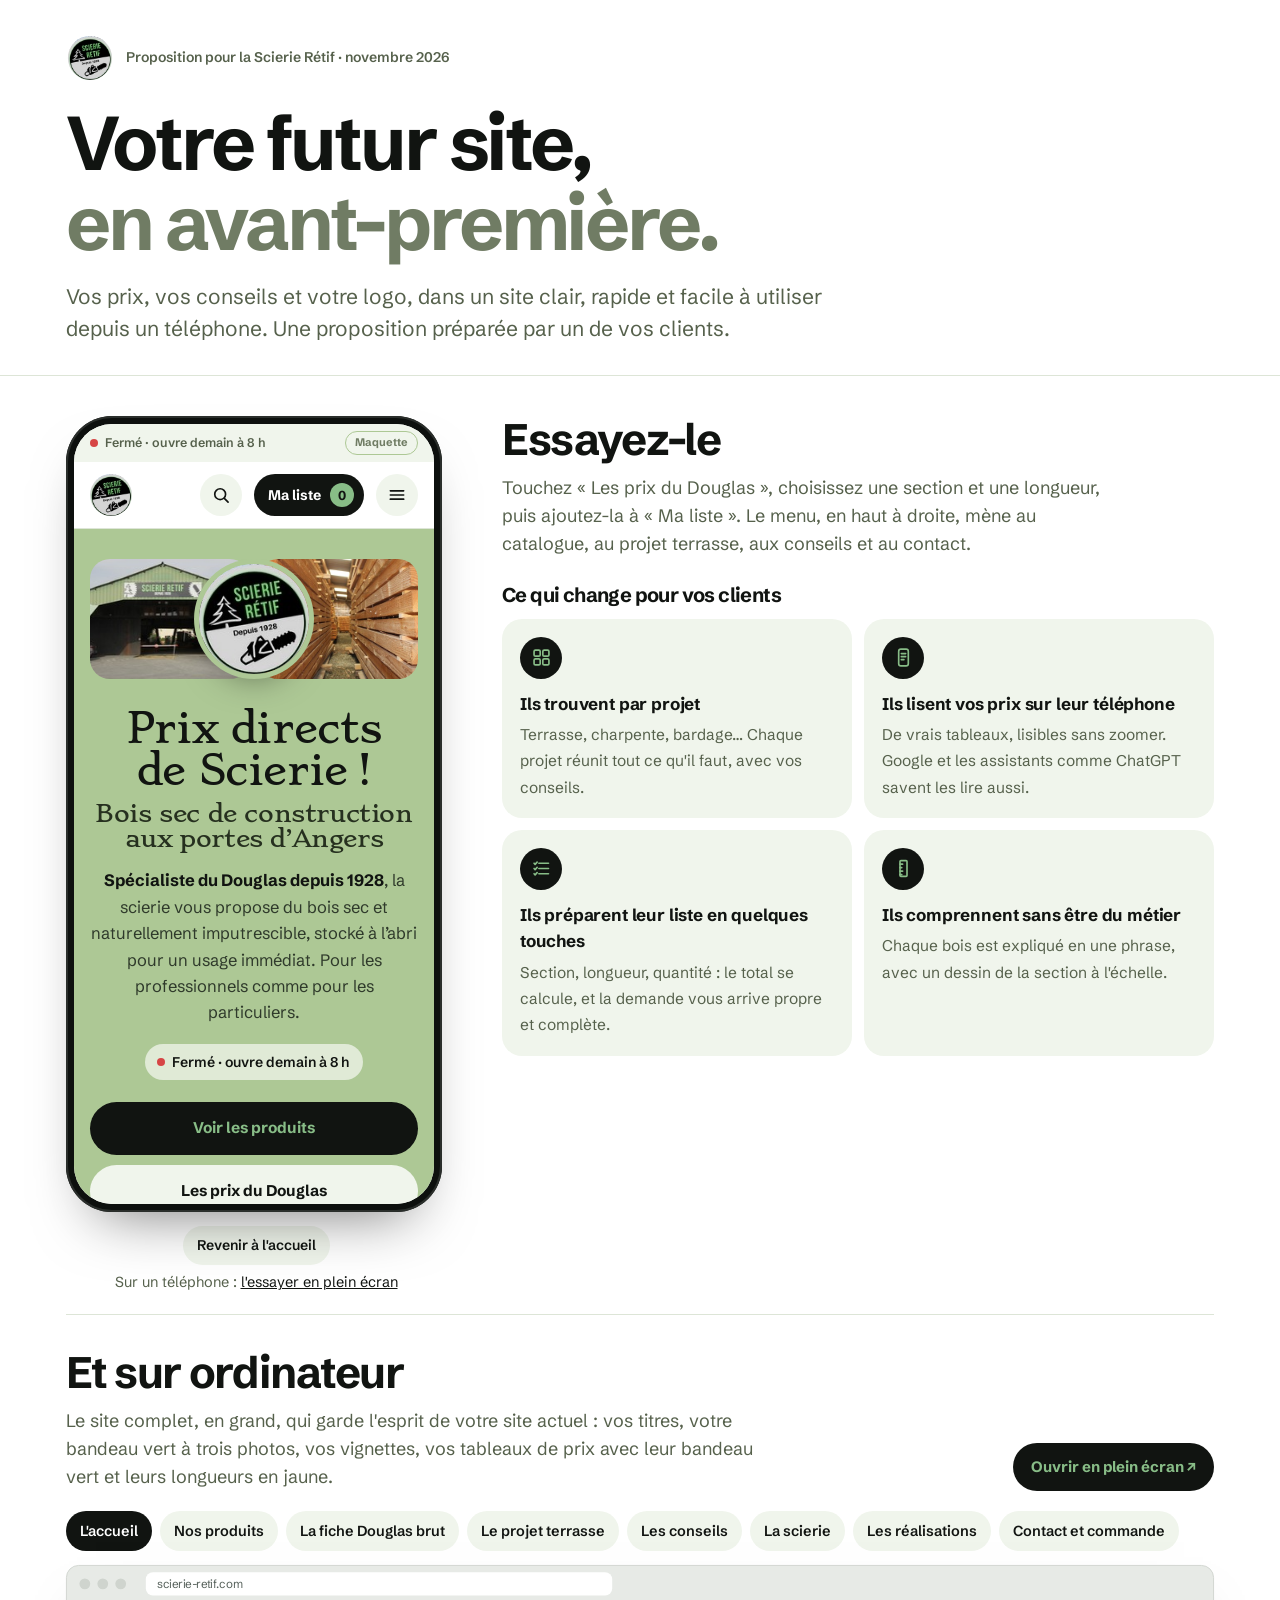
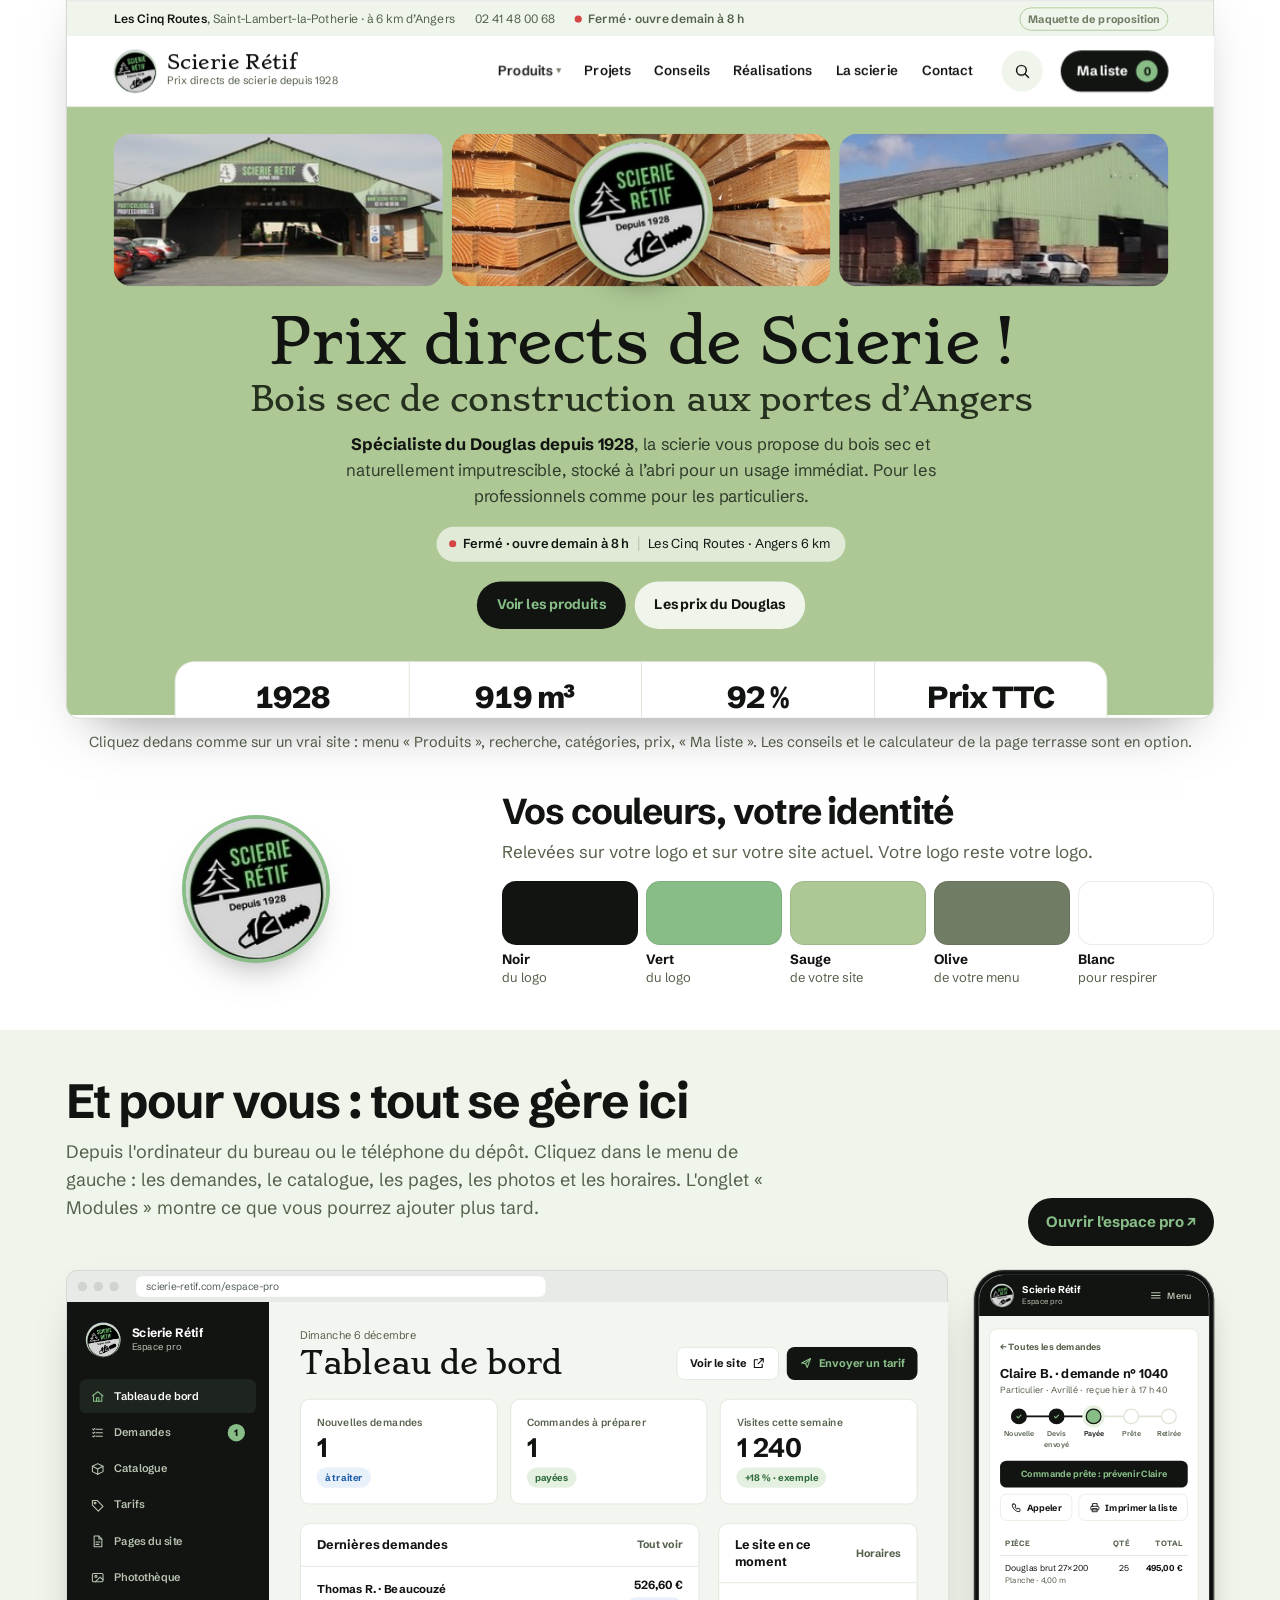
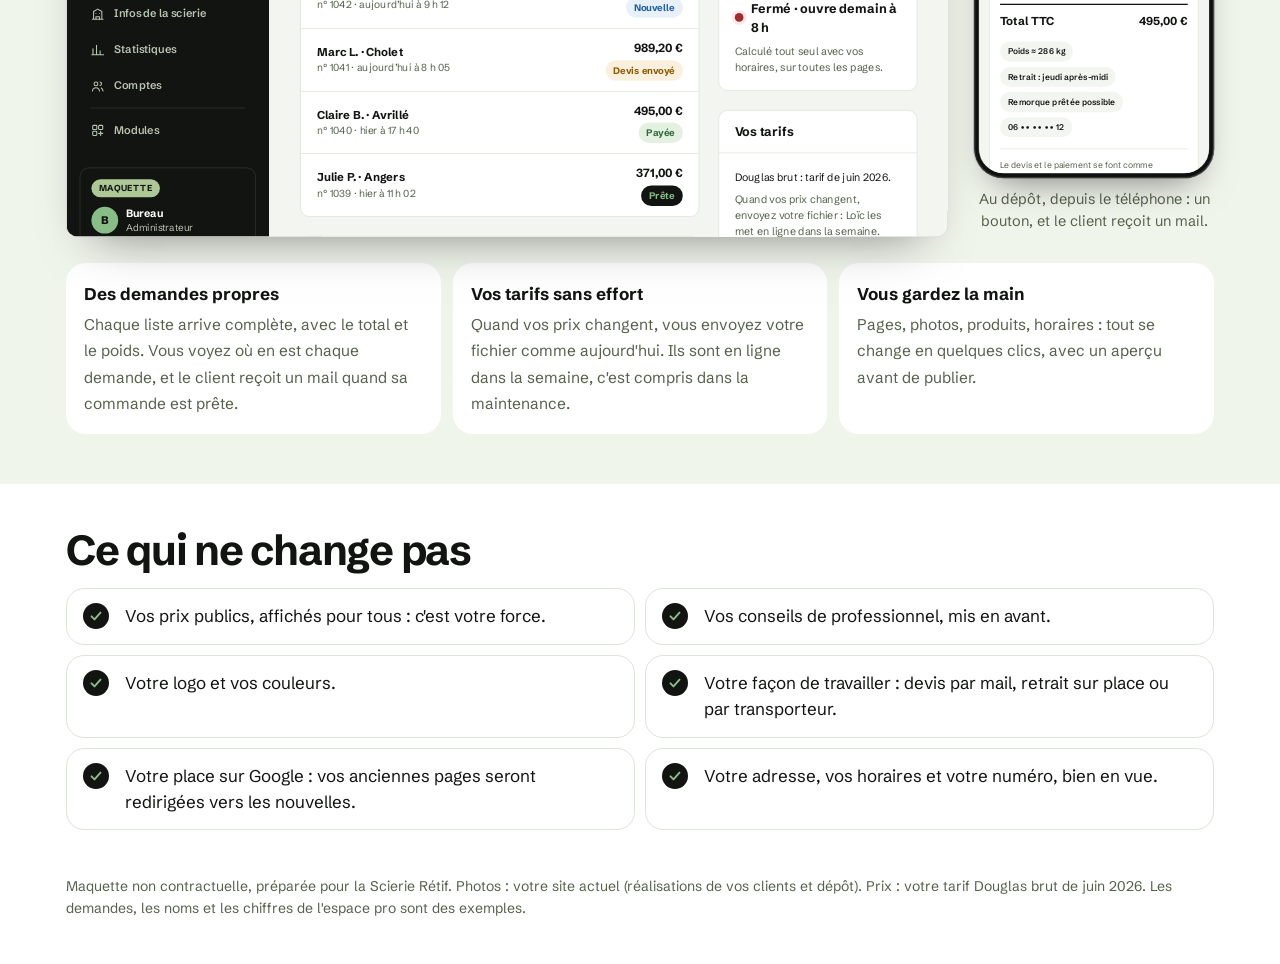
==== index.html @ 0c1186d6 "Maquette de la Scierie Retif : presentation, site et espace pro Co-Authored-By: Claude Opus 5.5 <nor" ====
<!doctype html>
<html lang="fr">
<head>
<meta charset="utf-8">
<meta name="robots" content="noindex, nofollow">
<meta name="viewport" content="width=device-width, initial-scale=1">
<title>Votre futur site</title>
<link rel="preconnect" href="https://fonts.googleapis.com">
<link rel="preconnect" href="https://fonts.gstatic.com" crossorigin>
<link href="https://fonts.googleapis.com/css2?family=Schibsted+Grotesk:ital,wght@0,400..900;1,400..900&display=swap" rel="stylesheet">
<link rel="stylesheet" href="retif-proto.css">
<style>
*{box-sizing:border-box}
html{scroll-behavior:smooth}
body{margin:0; background:#fff; color:var(--r-noir); font:17px/1.55 'Schibsted Grotesk', system-ui, sans-serif; -webkit-font-smoothing:antialiased}
img{display:block; max-width:100%}
a{color:var(--r-noir)}
.wrap{max-width:1180px; margin:0 auto; padding:0 16px}
h1, h2, h3{margin:0; letter-spacing:-.03em; line-height:1.05}
.entete{padding:34px 0 30px; border-bottom:1px solid var(--r-ligne)}
.marque{display:flex; align-items:center; gap:12px; font-size:14px; font-weight:600; color:var(--r-of)}
.marque img{width:48px; height:48px; border-radius:50%; clip-path:circle(46%)}
.entete h1{font-size:clamp(38px, 7vw, 76px); font-weight:700; margin:22px 0 16px; letter-spacing:-.04em}
.entete h1 span{color:var(--r-olive)}
.lead{font-size:clamp(17px, 2.2vw, 21px); color:var(--r-of); max-width:760px; margin:0}

.essai{display:grid; grid-template-columns:minmax(0,1fr); gap:34px; padding:40px 0 20px; align-items:start}
@media (min-width:960px){ .essai{grid-template-columns:380px minmax(0,1fr); gap:56px} }
.essai-tel{max-width:380px; width:100%; margin:0 auto}
.ctrls{display:flex; gap:8px; justify-content:center; flex-wrap:wrap; margin:14px 0 6px}
.ctrls button{font:inherit; font-size:14px; font-weight:600; border:0; background:var(--r-sc); color:var(--r-noir); padding:9px 14px; border-radius:999px; cursor:pointer}
.ctrls button:hover{background:var(--r-noir); color:var(--r-vert)}
.plein-lien{text-align:center; font-size:14.5px; color:var(--r-of); margin:6px 0 0}
.tel-ifr{display:block; width:100%; height:100%; border:0}
.essai-txt h2{font-size:clamp(30px, 4vw, 44px); font-weight:700}
.essai-txt > p{color:var(--r-of); font-size:18px; margin:12px 0 26px; max-width:620px}
.essai-txt h3{font-size:20px; font-weight:700; margin:0 0 14px}
.benef{display:grid; grid-template-columns:minmax(0,1fr); gap:12px}
@media (min-width:640px){ .benef{grid-template-columns:repeat(2, minmax(0,1fr))} }
.benef div{background:var(--r-sc); border-radius:20px; padding:18px}
.benef .ic{width:42px; height:42px; border-radius:50%; background:var(--r-noir); display:grid; place-items:center; margin-bottom:12px}
.benef .ic svg{width:21px; height:21px; fill:none; stroke:var(--r-vert); stroke-width:1.9; stroke-linecap:round; stroke-linejoin:round}
.benef b{display:block; font-size:17px; letter-spacing:-.01em; margin-bottom:4px}
.benef span{font-size:15.5px; color:var(--r-of)}

.ordi{padding:34px 0 10px; border-top:1px solid var(--r-ligne)}
.ordi-h{display:flex; justify-content:space-between; align-items:end; gap:24px; flex-wrap:wrap}
.ordi-h h2{font-size:clamp(30px, 4vw, 44px); font-weight:700}
.ordi-h p{color:var(--r-of); font-size:18px; margin:12px 0 0; max-width:720px}
.btn-ordi{display:inline-block; background:var(--r-noir); color:var(--r-vert); font-weight:700; font-size:15px; padding:12px 18px; border-radius:999px; text-decoration:none; white-space:nowrap}
.ordi-liens{display:flex; flex-wrap:wrap; gap:8px; margin:20px 0 14px}
.ordi-liens button{font:inherit; font-size:14.5px; font-weight:600; border:0; background:var(--r-sc); color:var(--r-noir); padding:9px 14px; border-radius:999px; cursor:pointer}
.ordi-liens button.on{background:var(--r-noir); color:#fff}
.ifit{position:relative; width:100%}
.iscale{position:absolute; left:0; top:0; width:1280px; height:840px; transform-origin:0 0; transform:scale(var(--is,1))}
.browser.grand{width:1280px; height:840px}
.browser.grand iframe{display:block; width:1280px; height:800px; border:0; background:#fff}
.ordi-note{font-size:14.5px; color:var(--r-of); margin:12px 0 0; text-align:center}
.couleurs{padding:30px 0 44px; display:grid; grid-template-columns:minmax(0,1fr); gap:20px; align-items:center}
@media (min-width:960px){ .couleurs{grid-template-columns:380px minmax(0,1fr); gap:56px} }
.couleurs .logo-grand{width:140px; height:140px; border-radius:50%; margin:0 auto; overflow:hidden; box-shadow:0 0 0 4px var(--r-vert), 0 20px 40px -20px rgba(0,0,0,.5)}
.couleurs .logo-grand img{width:100%; height:100%; transform:scale(1.12)}
.couleurs h2{font-size:clamp(26px, 3.4vw, 36px); font-weight:700}
.couleurs p{color:var(--r-of); margin:8px 0 16px}
.nuancier{display:grid; grid-template-columns:repeat(5, minmax(0,1fr)); gap:8px}
.nuancier div{font-size:13px; line-height:1.3; color:var(--r-of)}
.nuancier i{display:block; height:64px; border-radius:14px; border:1px solid rgba(0,0,0,.08); margin-bottom:6px}
.nuancier b{display:block; color:var(--r-noir); font-size:13.5px}

.gestion{background:var(--r-sc); padding:46px 0 50px}
.gestion h2{font-size:clamp(30px, 4.4vw, 48px); font-weight:700; margin-bottom:12px}
.gestion .lead{margin-bottom:24px}
.dash-row{display:grid; grid-template-columns:minmax(0,1fr); gap:26px; align-items:start}
@media (min-width:1080px){ .dash-row{grid-template-columns:minmax(0,1fr) 240px} }
.browser iframe.ep-ifr{display:block; width:1120px; height:680px; border:0; background:#F3F6F0}
.gestion .ordi-h{margin-bottom:24px}
.dphone .fit{max-width:240px; margin:0 auto}
.dphone p{font-size:14.5px; color:var(--r-of); text-align:center; margin:10px 0 0}
.petit-ecran{font-size:14.5px; color:var(--r-of); margin:-10px 0 16px}
@media (min-width:760px){ .petit-ecran{display:none} }
.benef3{display:grid; grid-template-columns:minmax(0,1fr); gap:12px; margin-top:26px}
@media (min-width:760px){ .benef3{grid-template-columns:repeat(3, minmax(0,1fr))} }
.benef3 div{background:#fff; border-radius:20px; padding:18px}
.benef3 b{display:block; font-size:17px; margin-bottom:4px}
.benef3 span{font-size:15.5px; color:var(--r-of)}

.garde{padding:44px 16px 20px}
.garde h2{font-size:clamp(28px, 4vw, 42px); font-weight:700; margin-bottom:16px}
.checks{list-style:none; margin:0; padding:0; display:grid; grid-template-columns:minmax(0,1fr); gap:10px}
@media (min-width:760px){ .checks{grid-template-columns:repeat(2, minmax(0,1fr))} }
.checks li{display:grid; grid-template-columns:30px 1fr; gap:12px; align-items:start; font-size:17px; padding:14px 16px; border:1px solid var(--r-ligne); border-radius:18px}
.checks li::before{content:""; width:26px; height:26px; border-radius:50%; background:var(--r-noir) url("data:image/svg+xml,%3Csvg xmlns='http://www.w3.org/2000/svg' viewBox='0 0 24 24'%3E%3Cpath d='M6 12.5l4 4 8-9' fill='none' stroke='%2388BD87' stroke-width='2.6' stroke-linecap='round' stroke-linejoin='round'/%3E%3C/svg%3E") center / 18px no-repeat}
footer{padding:26px 0 44px; font-size:14px; color:var(--r-of)}
</style>
</head>
<body>

<header class="entete">
  <div class="wrap">
    <div class="marque"><img src="img/logo-rond.png" alt="Logo de la Scierie Rétif"><span>Proposition pour la Scierie Rétif · novembre 2026</span></div>
    <h1>Votre futur site,<br><span>en avant-première.</span></h1>
    <p class="lead">Vos prix, vos conseils et votre logo, dans un site clair, rapide et facile à utiliser depuis un téléphone. Une proposition préparée par un de vos clients.</p>
  </div>
</header>

<main class="wrap">
  <section class="essai">
    <div class="essai-tel">
      <div class="fit"><div class="phone-scale"><div class="bezel"><div class="screen"><iframe class="tel-ifr js-tel-ifr" src="site/index.html" title="Le futur site sur téléphone"></iframe></div></div></div></div>
      <div class="ctrls"><button type="button" data-tel-accueil>Revenir à l'accueil</button></div>
      <p class="plein-lien">Sur un téléphone : <a href="site/index.html">l'essayer en plein écran</a></p>
    </div>
    <div class="essai-txt">
      <h2>Essayez-le</h2>
      <p>Touchez «&nbsp;Les prix du Douglas&nbsp;», choisissez une section et une longueur, puis ajoutez-la à «&nbsp;Ma liste&nbsp;». Le menu, en haut à droite, mène au catalogue, au projet terrasse, aux conseils et au contact.</p>
      <h3>Ce qui change pour vos clients</h3>
      <div class="benef">
        <div><span class="ic"><svg viewBox="0 0 24 24"><rect x="3.5" y="3.5" width="7" height="7" rx="1.5"/><rect x="13.5" y="3.5" width="7" height="7" rx="1.5"/><rect x="3.5" y="13.5" width="7" height="7" rx="1.5"/><rect x="13.5" y="13.5" width="7" height="7" rx="1.5"/></svg></span><b>Ils trouvent par projet</b><span>Terrasse, charpente, bardage… Chaque projet réunit tout ce qu'il faut, avec vos conseils.</span></div>
        <div><span class="ic"><svg viewBox="0 0 24 24"><rect x="6.5" y="2.5" width="11" height="19" rx="2.5"/><path d="M9.5 7.5h5M9.5 11h5M9.5 14.5h3"/></svg></span><b>Ils lisent vos prix sur leur téléphone</b><span>De vrais tableaux, lisibles sans zoomer. Google et les assistants comme ChatGPT savent les lire aussi.</span></div>
        <div><span class="ic"><svg viewBox="0 0 24 24"><path d="M9 6h11M9 12h11M9 18h11"/><path d="M3.5 6l1.2 1.2L7 4.8M3.5 12l1.2 1.2L7 10.8M3.5 18l1.2 1.2L7 16.8"/></svg></span><b>Ils préparent leur liste en quelques touches</b><span>Section, longueur, quantité : le total se calcule, et la demande vous arrive propre et complète.</span></div>
        <div><span class="ic"><svg viewBox="0 0 24 24"><rect x="8" y="3" width="8" height="18" rx="1"/><path d="M8 7h3M8 11h2M8 15h3M8 19h2"/></svg></span><b>Ils comprennent sans être du métier</b><span>Chaque bois est expliqué en une phrase, avec un dessin de la section à l'échelle.</span></div>
      </div>
    </div>
  </section>

  <section class="ordi">
    <div class="ordi-h"><div><h2>Et sur ordinateur</h2><p>Le site complet, en grand, qui garde l'esprit de votre site actuel : vos titres, votre bandeau vert à trois photos, vos vignettes, vos tableaux de prix avec leur bandeau vert et leurs longueurs en jaune.</p></div><a class="btn-ordi" href="site/index.html" target="_blank" rel="noopener">Ouvrir en plein écran ↗</a></div>
    <div class="ordi-liens"><button type="button" class="on" data-ifr="site/index.html">L'accueil</button><button type="button" data-ifr="site/produits.html">Nos produits</button><button type="button" data-ifr="site/douglas-brut.html">La fiche Douglas brut</button><button type="button" data-ifr="site/terrasse.html">Le projet terrasse</button><button type="button" data-ifr="site/conseils.html">Les conseils</button><button type="button" data-ifr="site/la-scierie.html">La scierie</button><button type="button" data-ifr="site/realisations.html">Les réalisations</button><button type="button" data-ifr="site/contact.html">Contact et commande</button></div>
    <div class="ifit"><div class="iscale"><div class="browser grand"><div class="br-bar"><i></i><i></i><i></i><div class="br-url js-ifr-url">scierie-retif.com</div></div><iframe class="js-ifr" src="site/index.html" title="Le futur site sur ordinateur"></iframe></div></div></div>
    <p class="ordi-note">Cliquez dedans comme sur un vrai site : menu « Produits », recherche, catégories, prix, « Ma liste ». Les conseils et le calculateur de la page terrasse sont en option.</p>
  </section>

  <section class="couleurs">
    <div class="logo-grand"><img src="img/logo-rond.png" alt="Logo de la Scierie Rétif"></div>
    <div>
      <h2>Vos couleurs, votre identité</h2>
      <p>Relevées sur votre logo et sur votre site actuel. Votre logo reste votre logo.</p>
      <div class="nuancier">
        <div><i style="background:#111411"></i><b>Noir</b>du logo</div>
        <div><i style="background:#88BD87"></i><b>Vert</b>du logo</div>
        <div><i style="background:#ADC895"></i><b>Sauge</b>de votre site</div>
        <div><i style="background:#707C64"></i><b>Olive</b>de votre menu</div>
        <div><i style="background:#FFFFFF"></i><b>Blanc</b>pour respirer</div>
      </div>
    </div>
  </section>
</main>

<section class="gestion">
  <div class="wrap">
    <div class="ordi-h"><div><h2>Et pour vous&nbsp;: tout se gère ici</h2>
    <p class="lead">Depuis l'ordinateur du bureau ou le téléphone du dépôt. Cliquez dans le menu de gauche : les demandes, le catalogue, les pages, les photos et les horaires. L'onglet « Modules » montre ce que vous pourrez ajouter plus tard.</p></div><a class="btn-ordi" href="site/espace-pro.html" target="_blank" rel="noopener">Ouvrir l'espace pro ↗</a></div>
    <p class="petit-ecran">Sur un petit écran, l'espace pro apparaît ici en tout petit. Ouvrez-le avec le bouton ci-dessus pour l'essayer en grand.</p>
    <div class="dash-row">
      <div class="dfit"><div class="dscale"><div class="browser">
        <div class="br-bar"><i></i><i></i><i></i><div class="br-url">scierie-retif.com/espace-pro</div></div>
        <iframe class="ep-ifr" src="site/espace-pro.html" title="L'espace pro sur ordinateur"></iframe>
      </div></div></div>
      <div class="dphone">
        <div class="fit"><div class="phone-scale"><div class="bezel"><div class="screen"><iframe class="tel-ifr" src="site/espace-pro.html#demandes/1040" title="L'espace pro sur téléphone"></iframe></div></div></div></div>
        <p>Au dépôt, depuis le téléphone : un bouton, et le client reçoit un mail.</p>
      </div>
    </div>
    <div class="benef3">
      <div><b>Des demandes propres</b><span>Chaque liste arrive complète, avec le total et le poids. Vous voyez où en est chaque demande, et le client reçoit un mail quand sa commande est prête.</span></div>
      <div><b>Vos tarifs sans effort</b><span>Quand vos prix changent, vous envoyez votre fichier comme aujourd'hui. Ils sont en ligne dans la semaine, c'est compris dans la maintenance.</span></div>
      <div><b>Vous gardez la main</b><span>Pages, photos, produits, horaires : tout se change en quelques clics, avec un aperçu avant de publier.</span></div>
    </div>
  </div>
</section>

<section class="garde wrap">
  <h2>Ce qui ne change pas</h2>
  <ul class="checks">
    <li>Vos prix publics, affichés pour tous : c'est votre force.</li>
    <li>Vos conseils de professionnel, mis en avant.</li>
    <li>Votre logo et vos couleurs.</li>
    <li>Votre façon de travailler : devis par mail, retrait sur place ou par transporteur.</li>
    <li>Votre place sur Google : vos anciennes pages seront redirigées vers les nouvelles.</li>
    <li>Votre adresse, vos horaires et votre numéro, bien en vue.</li>
  </ul>
</section>

<footer><div class="wrap">Maquette non contractuelle, préparée pour la Scierie Rétif. Photos : votre site actuel (réalisations de vos clients et dépôt). Prix : votre tarif Douglas brut de juin 2026. Les demandes, les noms et les chiffres de l'espace pro sont des exemples.</div></footer>

<script src="retif-donnees.js"></script>
<script src="retif-proto.js"></script>
<script>
document.addEventListener('click', function(e){
  if (e.target.closest('[data-tel-accueil]')){ document.querySelector('.js-tel-ifr').src = 'site/index.html'; return; }
  var b = e.target.closest('[data-ifr]'); if (!b) return;
  var f = document.querySelector('.js-ifr'), page = b.getAttribute('data-ifr');
  f.src = page;
  document.querySelector('.js-ifr-url').textContent = 'scierie-retif.com' + (page.indexOf('index.html') > -1 ? '' : '/' + page.replace('site/', '').replace('.html', ''));
  Array.prototype.forEach.call(document.querySelectorAll('[data-ifr]'), function(x){ x.classList.toggle('on', x === b); });
});
</script>
</body>
</html>
---- retif-proto.css ----
/* Maquette du futur site de la Scierie Rétif : style « scandinave » aux couleurs de la scierie.
   Couleurs relevées sur le logo et le site actuel (20/10/2026) :
   noir du logo #111411, vert du logo #88BD87, sauge du bandeau #ADC895, olive du menu #707C64. */
:root{
  --r-blanc:#FFFFFF; --r-sc:#F0F5EC; --r-sauge:#ADC895; --r-vert:#88BD87; --r-olive:#707C64; --r-of:#56614C; --r-noir:#111411; --r-ligne:#DDE5D7;
  --r-ok:#3E7F3B; --r-ease:cubic-bezier(.22,.61,.36,1); --r-ressort:cubic-bezier(.34,1.4,.64,1);
}

/* ---------- Cadres (téléphone et navigateur), mis à l'échelle par le script ---------- */
.fit{width:100%; position:relative}
.phone-scale{position:absolute; left:0; top:0; width:376px; height:796px; transform-origin:0 0; transform:scale(var(--s,1))}
.bezel{width:376px; height:796px; border-radius:46px; background:#0d100e; padding:8px; box-shadow:0 30px 60px -30px rgba(0,0,0,.55), inset 0 0 0 2px #2a2e2b}
.screen{position:relative; width:360px; height:780px; border-radius:38px; overflow:hidden; background:#fff; isolation:isolate}
.dfit{position:relative; width:100%}
.dscale{position:absolute; left:0; top:0; width:1120px; height:720px; transform-origin:0 0; transform:scale(var(--ds,1))}
.browser{width:1120px; height:720px; border-radius:14px; overflow:hidden; background:#E7EAE6; box-shadow:0 30px 60px -34px rgba(0,0,0,.5); border:1px solid #cfd4ce}
.br-bar{height:40px; display:flex; align-items:center; gap:8px; padding:0 14px}
.br-bar i{width:12px; height:12px; border-radius:50%; background:#cfd4ce}
.br-url{margin-left:14px; flex:1; max-width:520px; height:26px; border-radius:8px; background:#fff; font-size:13px; color:#55605a; display:flex; align-items:center; padding:0 12px}

/* ---------- Application (le site sur téléphone) ---------- */
.app{--sb:30px; --sat:0px; --sab:0px; position:absolute; inset:0; overflow:hidden; background:#fff; color:var(--r-noir);
  font:14px/1.45 'Schibsted Grotesk', system-ui, sans-serif; -webkit-font-smoothing:antialiased; user-select:none; -webkit-tap-highlight-color:transparent}
.app.plein{--sb:0px; --sat:env(safe-area-inset-top, 0px); --sab:env(safe-area-inset-bottom, 0px)}
:where(.app) button{border:0; background:none; padding:0; font:inherit; color:inherit; text-align:inherit; cursor:pointer}
.app img{display:block; width:100%; height:100%; object-fit:cover}
.a-sb{position:absolute; left:0; right:0; top:0; height:30px; display:flex; justify-content:space-between; align-items:center; padding:2px 26px 0; font-size:12.5px; font-weight:700; z-index:30; pointer-events:none}
.app.plein .a-sb{display:none}
.a-sb .icons{display:flex; gap:5px; align-items:center}
.a-sb .icons i{display:block; width:16px; height:9px; border:1.5px solid currentColor; border-radius:2.5px; position:relative}
.a-sb .icons i::after{content:""; position:absolute; inset:1.5px 3px 1.5px 1.5px; background:currentColor; border-radius:1px}
.a-sb .icons s{display:block; width:14px; height:9px; background:linear-gradient(90deg, currentColor 0 2.5px, transparent 2.5px 4px, currentColor 4px 6.5px, transparent 6.5px 8px, currentColor 8px 10.5px, transparent 10.5px 12px, currentColor 12px); clip-path:polygon(0 100%, 100% 0, 100% 100%)}

.view{position:absolute; inset:0; background:#fff; transform:translateX(100%); transition:transform .55s var(--r-ease), opacity .55s var(--r-ease); will-change:transform}
.view.actif{transform:none}
.view.gauche{transform:translateX(-28%); opacity:.3}
.a-head{position:absolute; left:0; right:0; top:var(--sb); height:calc(56px + var(--sat)); padding:var(--sat) 14px 0; display:flex; align-items:center; gap:10px; z-index:5;
  background:rgba(255,255,255,.92); -webkit-backdrop-filter:blur(10px); backdrop-filter:blur(10px)}
.a-logo{width:36px; height:36px; border-radius:50%; overflow:hidden; flex:none; will-change:transform}
.app .a-logo img{transform:scale(1.1)}
.a-brand{flex:1; min-width:0; font-weight:700; font-size:16px; letter-spacing:-.01em; line-height:1.05}
.a-brand small{display:block; font-size:11px; font-weight:500; color:var(--r-of); margin-top:2px}
.a-cart{display:flex; align-items:center; gap:7px; font-size:13px; font-weight:600; background:var(--r-sc); padding:7px 8px 7px 12px; border-radius:999px; flex:none}
.a-count{display:inline-grid; place-items:center; min-width:20px; height:20px; padding:0 5px; border-radius:10px; background:var(--r-noir); color:var(--r-vert); font-size:11.5px; font-weight:800}
.a-scroll{position:absolute; left:0; right:0; bottom:0; top:calc(var(--sb) + 56px + var(--sat)); overflow-y:auto; overflow-x:hidden; overscroll-behavior:contain; scrollbar-width:none; -webkit-overflow-scrolling:touch}
.a-scroll::-webkit-scrollbar{display:none}

/* Accueil */
.hero{padding:8px 16px 0}
.a-status{display:inline-flex; align-items:center; gap:7px; margin:0; font-size:12.5px; font-weight:600; background:var(--r-sc); padding:5px 11px; border-radius:999px}
.a-status i{width:8px; height:8px; border-radius:50%; background:#4FAF4B; box-shadow:0 0 0 0 rgba(79,175,75,.55); animation:r-pulse 2s infinite}
.a-status.ferme i{background:#D64545; box-shadow:none; animation:none}
@keyframes r-pulse{70%{box-shadow:0 0 0 7px rgba(79,175,75,0)} 100%{box-shadow:0 0 0 0 rgba(79,175,75,0)}}
.a-h1{font-weight:700; font-size:38px; line-height:1.02; letter-spacing:-.035em; margin:14px 0 10px}
.a-h1 .w{display:inline-block}
.a-h1 .doux{color:var(--r-olive)}
.a-sub{color:var(--r-of); font-size:14px; margin:0 0 16px}
.a-ctas{display:flex; gap:8px; flex-wrap:wrap}
.app .btn1{background:var(--r-noir); color:var(--r-vert); font-weight:700; font-size:14px; padding:12px 18px; border-radius:999px}
.app .btn2{background:var(--r-sc); color:var(--r-noir); font-weight:600; font-size:14px; padding:12px 16px; border-radius:999px}
.hero-card{position:relative; margin:18px 0 0; height:250px; border-radius:22px; overflow:hidden}
.hero-card img{transform-origin:60% 50%}
.seal{position:absolute; right:12px; bottom:12px; width:94px; height:94px; border-radius:50%; background:rgba(255,255,255,.95); display:grid; place-items:center; text-align:center; box-shadow:0 0 0 3px var(--r-vert)}
.seal svg{position:absolute; inset:7px; width:80px; height:80px}
.seal svg circle{fill:none; stroke:var(--r-sauge); stroke-width:1.2}
.seal b{position:relative; display:block; font-size:21px; font-weight:800; letter-spacing:-.02em; line-height:1}
.seal span{position:relative; display:block; font-size:9.5px; font-weight:600; letter-spacing:.08em; text-transform:uppercase; color:var(--r-of)}
.bloc{padding:28px 0 0}
.bloc-h{display:flex; justify-content:space-between; align-items:baseline; padding:0 16px; margin-bottom:12px}
.sec-t{font-weight:700; font-size:22px; letter-spacing:-.025em; margin:0}
.bloc-h span{font-size:12.5px; color:var(--r-of)}
.pcar{display:flex; gap:10px; overflow-x:auto; scroll-snap-type:x mandatory; padding:0 16px 4px; scrollbar-width:none}
.pcar::-webkit-scrollbar{display:none}
.app .pcard{flex:none; width:200px; scroll-snap-align:start; scroll-margin-left:16px; text-align:left}
.pcard .ph{height:240px; border-radius:18px; overflow:hidden}
.pcard .ph img{transform:scale(1.18)}
.pcard b{display:block; font-size:15px; font-weight:700; margin:9px 0 0; letter-spacing:-.01em}
.pcard small{display:block; font-size:12px; color:var(--r-of)}
.facts{display:grid; grid-template-columns:1fr 1fr; gap:8px; padding:0 16px}
.facts div{background:var(--r-sc); border-radius:16px; padding:14px}
.facts b{display:block; font-size:19px; font-weight:700; letter-spacing:-.02em}
.facts span{font-size:12px; color:var(--r-of)}
.gal{display:grid; grid-template-columns:1.4fr 1fr; grid-template-rows:112px 112px; gap:6px; padding:0 16px}
.gal div{border-radius:14px; overflow:hidden}
.gal div:first-child{grid-row:1 / span 2}
.steps3{list-style:none; margin:0; padding:0 16px; counter-reset:n}
.steps3 li{counter-increment:n; display:grid; grid-template-columns:30px 1fr; gap:10px; align-items:start; margin:0 0 10px; font-size:14px}
.steps3 li::before{content:counter(n); display:grid; place-items:center; width:26px; height:26px; border-radius:50%; background:var(--r-noir); color:var(--r-vert); font-weight:800; font-size:13px}
.trouver{margin:0 16px; background:var(--r-sc); border-radius:18px; padding:14px}
.trouver p{margin:0; font-size:13.5px}
.trouver table{width:100%; border-collapse:collapse; font-size:13px; margin:10px 0 12px}
.trouver td{padding:4px 0; border-top:1px solid var(--r-ligne)}
.trouver td:last-child{text-align:right; font-weight:600}
.trouver .a-ctas .btn1, .trouver .a-ctas .btn2{flex:1; text-align:center}
.trouver .btn2{background:#fff}
.a-foot{margin-top:26px; padding:18px 16px 34px; font-size:12.5px; color:var(--r-of); border-top:1px solid var(--r-ligne)}
.reveal{opacity:0; transform:translateY(18px); transition:opacity .8s var(--r-ease), transform .8s var(--r-ease)}
.reveal.vu{opacity:1; transform:none}

/* Catégories sur l'accueil et catalogue */
.app .lien{font-size:13px; font-weight:700; color:var(--r-noir)}
.cat-tiles{display:grid; grid-template-columns:1fr 1fr; gap:8px; padding:0 16px}
.app .cat-tile{position:relative; height:92px; border-radius:16px; overflow:hidden; text-align:left; background:var(--r-sc)}
.cat-tile img{position:absolute; inset:0; transition:transform .6s var(--r-ease)}
.cat-tile:active img{transform:scale(1.06)}
.cat-tile::after{content:""; position:absolute; inset:0; background:linear-gradient(180deg, rgba(17,20,17,0) 35%, rgba(17,20,17,.72))}
.cat-tile span{position:absolute; left:12px; right:10px; bottom:9px; z-index:1; color:#fff; font-weight:700; font-size:14.5px; letter-spacing:-.01em; line-height:1.15}
.app .voir-tout{display:block; margin:10px 16px 0; width:calc(100% - 32px); padding:13px; border-radius:999px; background:var(--r-noir); color:var(--r-vert); font-weight:700; font-size:14px; text-align:center}
.m-search{display:flex; align-items:center; gap:8px; background:var(--r-sc); border-radius:14px; padding:0 12px; height:46px; margin:14px 0 10px}
.m-search svg{width:19px; height:19px; flex:none; fill:none; stroke:var(--r-of); stroke-width:2; stroke-linecap:round}
.m-search input{flex:1; min-width:0; border:0; background:none; font:inherit; font-size:15px; outline:none; color:var(--r-noir); -webkit-appearance:none; appearance:none; user-select:text}
.m-chips{display:flex; gap:6px; overflow-x:auto; scrollbar-width:none; padding:0 0 4px}
.m-chips::-webkit-scrollbar{display:none}
.app .m-chip{flex:none; padding:8px 12px; border-radius:999px; background:var(--r-sc); font-weight:600; font-size:13px; transition:background .3s, color .3s}
.app .m-chip.on{background:var(--r-noir); color:#fff}
.m-cat{margin-top:18px}
.m-cat-h{display:flex; align-items:center; gap:10px; margin-bottom:4px}
.m-cat-h .rond{width:34px; height:34px; border-radius:50%; overflow:hidden; flex:none}
.m-cat-h b{font-size:16.5px; letter-spacing:-.01em; line-height:1.15}
.m-cat-h > span:last-child{margin-left:auto; font-size:12px; color:var(--r-of); white-space:nowrap}
.app .m-prod{display:grid; grid-template-columns:62px minmax(0,1fr) auto; gap:12px; align-items:center; width:100%; padding:10px 0; border-top:1px solid var(--r-ligne); text-align:left}
.m-prod .th{width:62px; height:62px; border-radius:14px; overflow:hidden; background:var(--r-sc); display:grid; place-items:center}
.m-prod .th svg{width:26px; height:26px; fill:none; stroke:var(--r-olive); stroke-width:1.7; stroke-linecap:round; stroke-linejoin:round}
.m-prod b{display:block; font-size:14.5px; line-height:1.2; letter-spacing:-.01em}
.m-prod small{font-size:12px; color:var(--r-of); line-height:1.3; margin-top:2px; display:-webkit-box; -webkit-line-clamp:2; -webkit-box-orient:vertical; overflow:hidden}
.m-prod .px{display:block; font-size:13px; font-weight:700; margin-top:3px}
.m-prod .px em{font-style:normal; font-weight:500; color:var(--r-of)}
.m-prod .px.doux{font-weight:600; color:var(--r-olive)}
.m-prod .chev{color:var(--r-olive); font-size:20px; padding-right:2px}
.m-badge{display:inline-block; font-style:normal; font-size:11px; font-weight:800; background:var(--r-noir); color:var(--r-vert); padding:2px 7px; border-radius:999px; vertical-align:2px}
.m-vide{display:none; text-align:center; color:var(--r-of); padding:30px 10px; font-size:14px}
.m-serv{margin:26px 0 30px; background:var(--r-sc); border-radius:18px; padding:12px 14px 4px}
.m-serv > b{display:block; font-size:16px; margin-bottom:4px}
.m-serv .m-prod{border-color:#DCE6D5}
.m-serv .th{background:#fff}

/* Fiche produit et page projet */
.back{display:flex; align-items:center; gap:10px; font-weight:600; font-size:14px; flex:1; min-width:0}
.back i{width:34px; height:34px; border-radius:50%; background:var(--r-sc); display:grid; place-items:center; font-style:normal; font-size:16px; flex:none}
.p-top{margin:4px 16px 0; height:150px; border-radius:20px; overflow:hidden}
.p-in{padding:16px 16px 0}
.p-in h1{font-weight:700; font-size:28px; letter-spacing:-.03em; line-height:1.05; margin:0 0 4px}
.p-sub{color:var(--r-of); font-size:13.5px; margin:0 0 10px}
.p-why{font-size:13.5px; background:var(--r-sc); border-radius:14px; padding:10px 12px; margin:0 0 4px}
.lab{font-size:12.5px; font-weight:600; color:var(--r-of); margin:18px 0 8px}
.chips{display:flex; gap:4px; overflow-x:auto; scrollbar-width:none; position:relative; background:var(--r-sc); padding:4px; border-radius:16px}
.chips::-webkit-scrollbar{display:none}
.app .chip{flex:none; white-space:nowrap; position:relative; z-index:1; padding:7px 11px; border-radius:12px; font-weight:600; font-size:13.5px; transition:color .35s}
.chip small{display:block; font-size:10.5px; opacity:.75; font-weight:500}
.chip.on{color:#fff}
.chip-ind{position:absolute; left:0; top:4px; height:calc(100% - 8px); background:var(--r-noir); border-radius:12px; transition:transform .5s var(--r-ease), width .5s var(--r-ease); z-index:0}
.sec-prev{display:grid; grid-template-columns:auto 1fr; gap:14px; align-items:center; margin-top:10px; border:1px solid var(--r-ligne); border-radius:16px; padding:6px 12px 6px 6px}
.sec-stage{width:124px; height:118px; display:grid; place-items:center; position:relative}
.sec-box{width:26px; height:74px; position:relative; transition:width .6s var(--r-ease), height .6s var(--r-ease);
  background:repeating-radial-gradient(circle at 24% 115%, #E3B07B 0 2.5px, #CF9460 2.5px 4.5px, #DCA772 4.5px 7px); box-shadow:inset 0 0 0 1.5px rgba(80,40,10,.35)}
.sec-w, .sec-h{position:absolute; font-size:11px; font-weight:700; white-space:nowrap; color:var(--r-olive)}
.sec-w{left:50%; top:100%; margin-top:3px; transform:translateX(-50%)}
.sec-h{right:-4px; top:50%; transform:translate(100%,-50%)}
.sec-txt{font-size:13px; color:var(--r-of)}
.sec-txt b{display:block; font-size:17px; color:var(--r-noir); font-weight:700}
.lcards{display:grid; grid-template-columns:repeat(3, minmax(0,1fr)); gap:8px}
.app .lcard{border:1px solid var(--r-ligne); border-radius:16px; padding:11px 8px; text-align:center; transition:border-color .35s, background .35s, transform .35s var(--r-ease)}
.lcard span{display:block; font-size:12.5px; color:var(--r-of)}
.lcard b{display:block; font-size:17px; font-weight:700; letter-spacing:-.02em}
.lcard.on{border-color:var(--r-noir); background:var(--r-sc); transform:translateY(-2px)}
.lcard.in{animation:r-in .45s var(--r-ease) both}
@keyframes r-in{from{opacity:0; transform:translateY(8px)}}
.stock{display:inline-flex; align-items:center; gap:6px; font-size:12.5px; font-weight:600; color:var(--r-ok); margin-top:14px}
.stock::before{content:""; width:7px; height:7px; border-radius:50%; background:#4FAF4B}
.help{font-size:12.5px; color:var(--r-of); background:var(--r-sc); border-radius:14px; padding:10px 12px; margin:16px 0 0}
.help b{color:var(--r-noir)}
.v-prod .a-scroll{padding-bottom:170px}
.v-prod .p-top{height:104px}
.v-prod .p-in{padding-top:12px}
.v-prod .p-in h1{font-size:26px}
.v-prod .sec-stage{height:96px}
.v-prod .lab{margin:14px 0 8px}
.t-list{list-style:none; margin:14px 0 0; padding:0; counter-reset:t}
.t-list li{counter-increment:t; display:grid; grid-template-columns:34px 1fr; gap:10px; padding:12px 0; border-top:1px solid var(--r-ligne)}
.t-list li::before{content:counter(t); width:30px; height:30px; border-radius:50%; background:var(--r-noir); color:var(--r-vert); display:grid; place-items:center; font-weight:800; font-size:13.5px}
.t-list b{display:block; font-size:15px; letter-spacing:-.01em}
.t-list p{margin:2px 0 8px; font-size:13px; color:var(--r-of)}
.app .t-link{font-size:13px; font-weight:700; background:var(--r-sc); padding:7px 12px; border-radius:999px; display:inline-block}
.app .t-link.prix{background:var(--r-noir); color:var(--r-vert)}
.t-astuce{background:var(--r-sc); border-radius:16px; padding:12px 14px; font-size:13px; margin:14px 0 30px}

/* Panneau d'achat toujours visible */
.buy{position:absolute; left:0; right:0; bottom:0; z-index:8; padding:10px 14px calc(16px + var(--sab)); background:rgba(255,255,255,.96); -webkit-backdrop-filter:blur(10px); backdrop-filter:blur(10px); border-radius:24px 24px 0 0; box-shadow:0 -12px 30px -20px rgba(0,0,0,.35)}
.app .buy-list{display:flex; align-items:center; justify-content:space-between; gap:8px; width:100%; height:40px; overflow:hidden; max-height:0; opacity:0; margin:0; background:var(--r-sc); border-radius:14px; padding:0 12px; font-size:13px; font-weight:600;
  transition:max-height .5s var(--r-ease), opacity .35s, margin .5s var(--r-ease)}
.app.has-items .buy-list{max-height:40px; opacity:1; margin:0 0 10px}
.buy-list .t{font-weight:700; font-size:15px}
.buy-row{display:grid; grid-template-columns:minmax(0,1fr) auto auto; gap:8px; align-items:center}
.price{display:flex; align-items:baseline; flex-wrap:wrap; gap:3px 4px; margin:0}
.price b{font-size:34px; font-weight:700; letter-spacing:-.04em; line-height:1}
.price .eur{font-size:19px; font-weight:600; color:var(--r-olive)}
.price small{flex-basis:100%; font-size:11px; line-height:1.2; color:var(--r-of)}
.qty{display:inline-flex; align-items:center; background:var(--r-sc); border-radius:999px}
.app .qty button{width:34px; height:46px; font-size:19px; font-weight:600; text-align:center}
.qty output{min-width:28px; text-align:center; font-weight:800}
.app .add{height:48px; padding:0 18px; border-radius:999px; background:var(--r-noir); color:var(--r-vert); font-weight:700; font-size:14.5px; text-align:center; transition:background .4s, color .4s}
.app .add.done{background:var(--r-vert); color:var(--r-noir)}
.bump{animation:r-bump .45s var(--r-ease)}
@keyframes r-bump{40%{transform:scale(1.06)} 100%{transform:none}}
.fly{position:absolute; z-index:60; pointer-events:none; white-space:nowrap; color:var(--r-noir); font-weight:800; font-size:15px}

/* « Ma liste » */
.shade{position:absolute; inset:0; background:rgba(5,10,7,.5); opacity:0; pointer-events:none; transition:opacity .35s; z-index:40}
.sheet{position:absolute; left:0; right:0; bottom:0; max-height:88%; overflow-y:auto; scrollbar-width:none; transform:translateY(105%); transition:transform .55s var(--r-ease); z-index:41; background:#fff; border-radius:26px 26px 0 0; padding:10px 18px calc(22px + var(--sab))}
.sheet::-webkit-scrollbar{display:none}
.app.sheet-open .shade{opacity:1; pointer-events:auto}
.app.sheet-open .sheet{transform:none}
.sh-grip{width:42px; height:5px; border-radius:3px; margin:0 auto 12px; background:var(--r-ligne)}
.sheet h3{font-weight:700; font-size:24px; letter-spacing:-.025em; margin:0 0 6px}
.sh-items{list-style:none; margin:0 0 12px; padding:0}
.sh-items li{display:grid; grid-template-columns:1fr auto; gap:2px 10px; padding:9px 0; border-bottom:1px solid var(--r-ligne)}
.sh-items li small{grid-column:1; color:var(--r-of)}
.sh-items li b{grid-row:1 / span 2; grid-column:2; align-self:center; font-weight:700}
.sh-sum > div:first-child{display:flex; justify-content:space-between; align-items:baseline}
.sh-sum b{font-size:26px; font-weight:700; letter-spacing:-.03em}
.sh-meta{font-size:12.5px; color:var(--r-of)}
.sh-rem{margin-top:8px; font-size:12.5px; font-weight:600; color:#2F5E2D; background:#E5F1E3; display:inline-block; padding:4px 10px; border-radius:999px}
.sh-rem:empty{display:none}
.sh-opts{display:grid; grid-template-columns:1fr auto 1fr; gap:6px; align-items:center; margin:14px 0}
.sh-opts .o{font-size:12px; color:var(--r-of); text-align:center}
.app .sh-opt{padding:10px 8px; text-align:center; font-weight:600; font-size:13px; background:var(--r-sc); border-radius:14px; border:1.5px solid transparent}
.app .sh-opt.on{border-color:var(--r-noir)}
.app .sh-send{width:100%; padding:15px; font-weight:700; font-size:15px; text-align:center; background:var(--r-noir); color:var(--r-vert); border-radius:999px}
.sh-note{font-size:12px; color:var(--r-of); margin:10px 0 0; text-align:center}
.sh-ok{display:none; text-align:center; padding:24px 6px 10px}
.app.sent .sh-body{display:none}
.app.sent .sh-ok{display:block}
.sh-ok h3{font-size:26px}
.sh-ok p{color:var(--r-of); margin:0}
.sh-ok svg{width:86px; height:86px; margin:0 auto 10px; display:block}
.sh-ok svg circle, .sh-ok svg path{fill:none; stroke-width:5; stroke-linecap:round; stroke-linejoin:round}
.sh-ok svg circle{stroke:var(--r-vert); stroke-dasharray:240; stroke-dashoffset:240}
.sh-ok svg path{stroke:var(--r-noir); stroke-dasharray:70; stroke-dashoffset:70}
.app.sent .sh-ok svg circle{animation:r-draw .7s ease forwards}
.app.sent .sh-ok svg path{animation:r-draw .45s .55s ease forwards}
@keyframes r-draw{to{stroke-dashoffset:0}}
.a-toast{position:absolute; left:50%; bottom:26px; transform:translate(-50%, 30px); opacity:0; background:var(--r-noir); color:#fff; font-size:13px; font-weight:600; padding:10px 14px; border-radius:14px; z-index:70; transition:transform .45s var(--r-ease), opacity .3s; pointer-events:none; width:max-content; max-width:86%; text-align:center}
.a-toast.on{transform:translate(-50%, 0); opacity:1}

/* Entrées animées */
.app.play .hero-card img{animation:r-kb 9s var(--r-ease) both}
@keyframes r-kb{from{transform:scale(1.22) translate(2%, 2%)} to{transform:scale(1.04)}}
.app.play .a-h1 .w{animation:r-word .9s var(--r-ease) both; animation-delay:calc(.15s + var(--i) * .08s)}
@keyframes r-word{from{opacity:0; transform:translateY(16px); filter:blur(8px)} to{opacity:1; transform:none; filter:blur(0)}}
.app.play .hero .a-status, .app.play .hero .a-sub, .app.play .hero .a-ctas{animation:r-fade .9s both}
.app.play .hero .a-status{animation-delay:.05s} .app.play .hero .a-sub{animation-delay:.75s} .app.play .hero .a-ctas{animation-delay:.9s}
@keyframes r-fade{from{opacity:0; transform:translateY(10px)} to{opacity:1; transform:none}}
.app.play .hero-card{animation:r-fade 1.1s .35s both}
.app.play .seal{animation:r-seal .9s 1s var(--r-ressort) both}
@keyframes r-seal{from{transform:scale(.4) rotate(-40deg); opacity:0}}
.app.play .seal circle{stroke-dasharray:var(--len); stroke-dashoffset:var(--len); animation:r-draw 2.6s var(--r-ease) forwards; animation-delay:calc(1.2s + var(--i) * .18s)}

/* ---------- Tableau de bord (aux couleurs de la scierie) ---------- */
.dash{--d-bg:#F6F8F4; --d-surf:#fff; --d-text:#111411; --d-muted:#56614C; --d-line:#DDE5D7; --d-acc:#111411; --d-acc-text:#88BD87; --d-acc-soft:#EDF3E8; --d-r:12px;
  display:grid; grid-template-columns:220px 1fr; height:680px; background:var(--d-bg); color:var(--d-text); font:14px/1.45 'Schibsted Grotesk', system-ui, sans-serif}
:where(.dash) button{border:0; background:none; font:inherit; color:inherit; cursor:pointer; padding:0; text-align:left}
.d-side{background:#fff; border-right:1px solid var(--d-line); padding:18px 12px; display:flex; flex-direction:column; gap:4px}
.d-logo{display:flex; align-items:center; gap:10px; padding:0 8px 16px}
.d-logo img{width:36px; height:36px; border-radius:50%; clip-path:circle(46%)}
.d-logo b{display:block; font-weight:800; font-size:15px; line-height:1.05}
.d-logo small{font-size:11.5px; color:var(--d-muted)}
.d-nav{display:flex; align-items:center; gap:10px; padding:9px 10px; border-radius:var(--d-r); font-weight:600; font-size:14px; color:var(--d-muted); transition:background .25s, color .25s}
.d-nav svg{width:18px; height:18px; fill:none; stroke:currentColor; stroke-width:1.8; stroke-linecap:round; stroke-linejoin:round; flex:none}
.d-nav:hover{color:var(--d-text)}
.d-nav.on{background:var(--d-acc); color:var(--d-acc-text)}
.d-nav .bdg{margin-left:auto; min-width:20px; height:20px; border-radius:10px; background:#D64545; color:#fff; font-size:11.5px; font-weight:800; display:grid; place-items:center; padding:0 5px}
.d-side .sp{flex:1}
.d-side .d-see{font-size:13px; color:var(--d-muted); padding:8px 10px}
.d-main{position:relative; overflow:hidden}
.d-view{position:absolute; inset:0; overflow-y:auto; padding:22px 26px; opacity:0; transform:translateY(10px); pointer-events:none; transition:opacity .35s, transform .35s}
.d-view.on{opacity:1; transform:none; pointer-events:auto}
.d-h{display:flex; align-items:end; justify-content:space-between; gap:14px; margin-bottom:16px}
.d-h h3{margin:0; font-size:24px; font-weight:800; letter-spacing:-.02em}
.d-h p{margin:2px 0 0; color:var(--d-muted); font-size:13.5px}
.d-card{background:var(--d-surf); border:1px solid var(--d-line); border-radius:var(--d-r)}
.d-btn{background:var(--d-acc); color:var(--d-acc-text); font-weight:800; padding:10px 14px; border-radius:var(--d-r); font-size:13.5px; white-space:nowrap; text-align:center}
.d-btn.ghost{background:transparent; color:var(--d-text); border:1.5px solid var(--d-line)}
.d-kpis{display:grid; grid-template-columns:repeat(4, minmax(0,1fr)); gap:12px; margin-bottom:16px}
.d-kpi{padding:14px 16px}
.d-kpi b{display:block; font-size:30px; font-weight:800; line-height:1.05}
.d-kpi span{font-size:13px; color:var(--d-muted)}
.d-kpi small{display:block; font-size:12px; margin-top:6px; color:var(--r-ok); font-weight:700}
.d-two{display:grid; grid-template-columns:1.25fr 1fr; gap:14px}
.d-list{list-style:none; margin:0; padding:0}
.d-list li{display:flex; align-items:center; gap:12px; padding:11px 14px; border-bottom:1px solid var(--d-line)}
.d-list li:last-child{border-bottom:0}
.d-list .who{flex:1; min-width:0}
.d-list .who b{display:block; font-size:14px}
.d-list .who small{color:var(--d-muted); font-size:12.5px}
.d-ttl{padding:12px 14px 4px; font-size:12.5px; font-weight:800; letter-spacing:.06em; text-transform:uppercase; color:var(--d-muted)}
.chipst{display:inline-block; font-size:11.5px; font-weight:800; padding:3px 9px; border-radius:999px; white-space:nowrap}
.st0{background:#E3ECFF; color:#1846A3} .st1{background:#FFF1D2; color:#8A5300} .st2{background:#E5F1E3; color:#2F5E2D} .st3{background:#111411; color:#88BD87} .st4{background:#EEF0EE; color:#66716B}
.d-req{display:grid; grid-template-columns:330px 1fr; gap:14px; height:calc(100% - 64px)}
.d-reqlist{overflow-y:auto}
.d-reqlist button{display:grid; grid-template-columns:1fr auto; gap:2px 10px; width:100%; padding:12px 14px; border-bottom:1px solid var(--d-line); transition:background .25s}
.d-reqlist button.on{background:var(--d-acc-soft)}
.d-reqlist b{font-size:14px}
.d-reqlist small{color:var(--d-muted); font-size:12.5px}
.d-reqlist .tot{grid-row:1 / span 2; grid-column:2; align-self:center; text-align:right; font-weight:800}
.d-reqlist .tot .chipst{display:block; margin-top:4px}
.d-detail{padding:18px 20px; overflow-y:auto}
.d-detail h4{margin:0; font-size:20px; font-weight:800; letter-spacing:-.01em}
.d-detail .meta{color:var(--d-muted); font-size:13px; margin:2px 0 14px}
.tl{display:grid; grid-template-columns:repeat(5, minmax(0,1fr)); position:relative; margin:4px 0 18px}
.tl::before{content:""; position:absolute; left:10%; right:10%; top:11px; height:3px; background:var(--d-line)}
.tl .bar{position:absolute; left:10%; top:11px; height:3px; background:var(--d-acc); width:0; transition:width .7s var(--r-ease)}
.tl div{position:relative; text-align:center; font-size:11.5px; color:var(--d-muted); font-weight:600}
.tl div i{display:block; width:24px; height:24px; margin:0 auto 6px; border-radius:50%; background:#fff; border:3px solid var(--d-line); transition:background .4s, border-color .4s, transform .4s}
.tl div.done i{background:var(--d-acc); border-color:var(--d-acc)}
.tl div.cur i{transform:scale(1.18); box-shadow:0 0 0 5px var(--d-acc-soft); background:var(--r-vert); border-color:var(--d-acc)}
.tl div.done, .tl div.cur{color:var(--d-text)}
.d-tab{width:100%; border-collapse:collapse; font-size:13.5px}
.d-tab th, .d-tab td{padding:8px 10px; border-bottom:1px solid var(--d-line); text-align:left}
.d-tab th{font-size:11.5px; letter-spacing:.06em; text-transform:uppercase; color:var(--d-muted)}
.d-tab td.n, .d-tab th.n{text-align:right; font-variant-numeric:tabular-nums; white-space:nowrap}
.d-tot{display:flex; justify-content:space-between; align-items:baseline; margin:12px 0 4px}
.d-tot b{font-size:28px; font-weight:800}
.d-facts{display:flex; flex-wrap:wrap; gap:6px 14px; color:var(--d-muted); font-size:13px; margin-bottom:16px}
.d-acts{display:flex; gap:10px; flex-wrap:wrap; align-items:center}
.d-toast{position:absolute; left:50%; bottom:20px; transform:translate(-50%, 140%); opacity:0; background:var(--d-text); color:#fff; padding:11px 16px; border-radius:var(--d-r); font-weight:700; font-size:13.5px; box-shadow:0 16px 30px -14px rgba(0,0,0,.5); transition:transform .5s var(--r-ressort), opacity .3s; z-index:10; white-space:nowrap; pointer-events:none}
.d-toast.on{transform:translate(-50%, 0); opacity:1}
.d-drop{border:2px dashed var(--d-line); border-radius:var(--d-r); padding:18px; display:grid; grid-template-columns:auto 1fr auto; gap:16px; align-items:center; transition:border-color .3s, background .3s}
.d-drop.hot{border-color:var(--d-acc); background:var(--d-acc-soft)}
.d-drop .ic{width:46px; height:46px; border-radius:12px; display:grid; place-items:center; background:#1D6F42; color:#fff; font-weight:900; font-size:15px}
.d-drop b{display:block; font-size:15px}
.d-drop small{color:var(--d-muted); font-size:13px}
.d-prog{height:6px; border-radius:3px; background:var(--d-line); overflow:hidden; margin-top:8px; display:none}
.d-prog i{display:block; height:100%; width:0; background:var(--d-acc); transition:width 1.2s var(--r-ease)}
.d-diff{margin-top:14px; display:none}
.d-diff.on{display:block; animation:d-fade .5s both}
@keyframes d-fade{from{opacity:0; transform:translateY(8px)}}
.d-diff .sum{display:flex; gap:10px; flex-wrap:wrap; margin-bottom:10px}
.d-diff .sum span{font-size:12.5px; font-weight:800; padding:4px 10px; border-radius:999px; background:var(--d-acc-soft)}
.d-diff td.old{color:var(--d-muted); text-decoration:line-through}
.d-diff td.new{font-weight:800}
.d-diff td.pct{color:#B45309; font-weight:700}
.d-diff tr.nv td{background:var(--d-acc-soft)}
.d-ok{display:none; margin-top:12px; padding:12px 14px; border-radius:var(--d-r); background:var(--d-acc); color:var(--d-acc-text); font-weight:700}
.d-ok.on{display:block; animation:d-fade .5s both}
.d-stock{margin-top:16px}
.d-stock td button{font-size:11.5px; font-weight:800; padding:4px 8px; border-radius:999px; min-width:84px; text-align:center; transition:background .25s, color .25s}
.ss{background:#E5F1E3; color:#2F5E2D} .sc{background:#FFF1D2; color:#8A5300} .se{background:#FDECEA; color:#B42318}
.d-hours{display:grid; grid-template-columns:1fr 1fr; gap:14px}
.d-hours table td{padding:9px 12px}
.d-pv{padding:16px}
.d-pv .mini{margin-top:10px; padding:12px; border-radius:var(--d-r); background:var(--d-bg); font-size:13px}
.d-pv .mini b{display:inline-flex; align-items:center; gap:6px}
.d-pv .mini b::before{content:""; width:8px; height:8px; border-radius:50%; background:#D64545}
.d-prods{display:grid; grid-template-columns:repeat(3, minmax(0,1fr)); gap:12px}
.d-prod{overflow:hidden}
.d-prod .ph{height:96px}
.d-prod .ph img{width:100%; height:100%; object-fit:cover; display:block}
.d-prod div.t{padding:10px 12px; display:flex; justify-content:space-between; align-items:center; gap:8px}
.d-prod b{font-size:14px}
.tg{width:36px; height:20px; border-radius:10px; background:var(--d-acc); position:relative; flex:none}
.tg::after{content:""; position:absolute; right:3px; top:3px; width:14px; height:14px; border-radius:50%; background:var(--r-vert)}
.tg.off{background:var(--d-line)} .tg.off::after{right:auto; left:3px; background:#fff}
.d-bars .b{display:grid; grid-template-columns:150px 1fr 40px; gap:10px; align-items:center; font-size:13px; margin:0 0 8px}
.d-bars .b i{display:block; height:12px; border-radius:6px; background:var(--d-acc); width:calc(var(--w) * 1%)}
.d-bars .b span:last-child{text-align:right; font-weight:800}
.exemple{font-size:12px; color:var(--d-muted); font-style:italic}
.dp{position:absolute; inset:0; background:var(--d-bg); padding:40px 14px 14px; font-size:13px}
.dp .ttl{font-size:12px; color:var(--d-muted); font-weight:700; text-transform:uppercase; letter-spacing:.06em}
.dp h4{margin:2px 0 10px; font-size:20px; font-weight:800}
.dp .d-card{padding:12px; margin-bottom:10px}
.dp .ln{display:flex; justify-content:space-between; padding:5px 0; border-bottom:1px solid var(--d-line); font-size:12.5px}
.dp .big{display:block; width:100%; padding:15px; margin-top:8px; font-size:15px}
.dp .d-toast{bottom:16px; font-size:12px; white-space:normal; width:86%; text-align:center}

@media (prefers-reduced-motion: reduce){
  .app *, .app, .dash *, .dash{animation-duration:.01ms !important; animation-iteration-count:1 !important; transition-duration:.01ms !important}
}
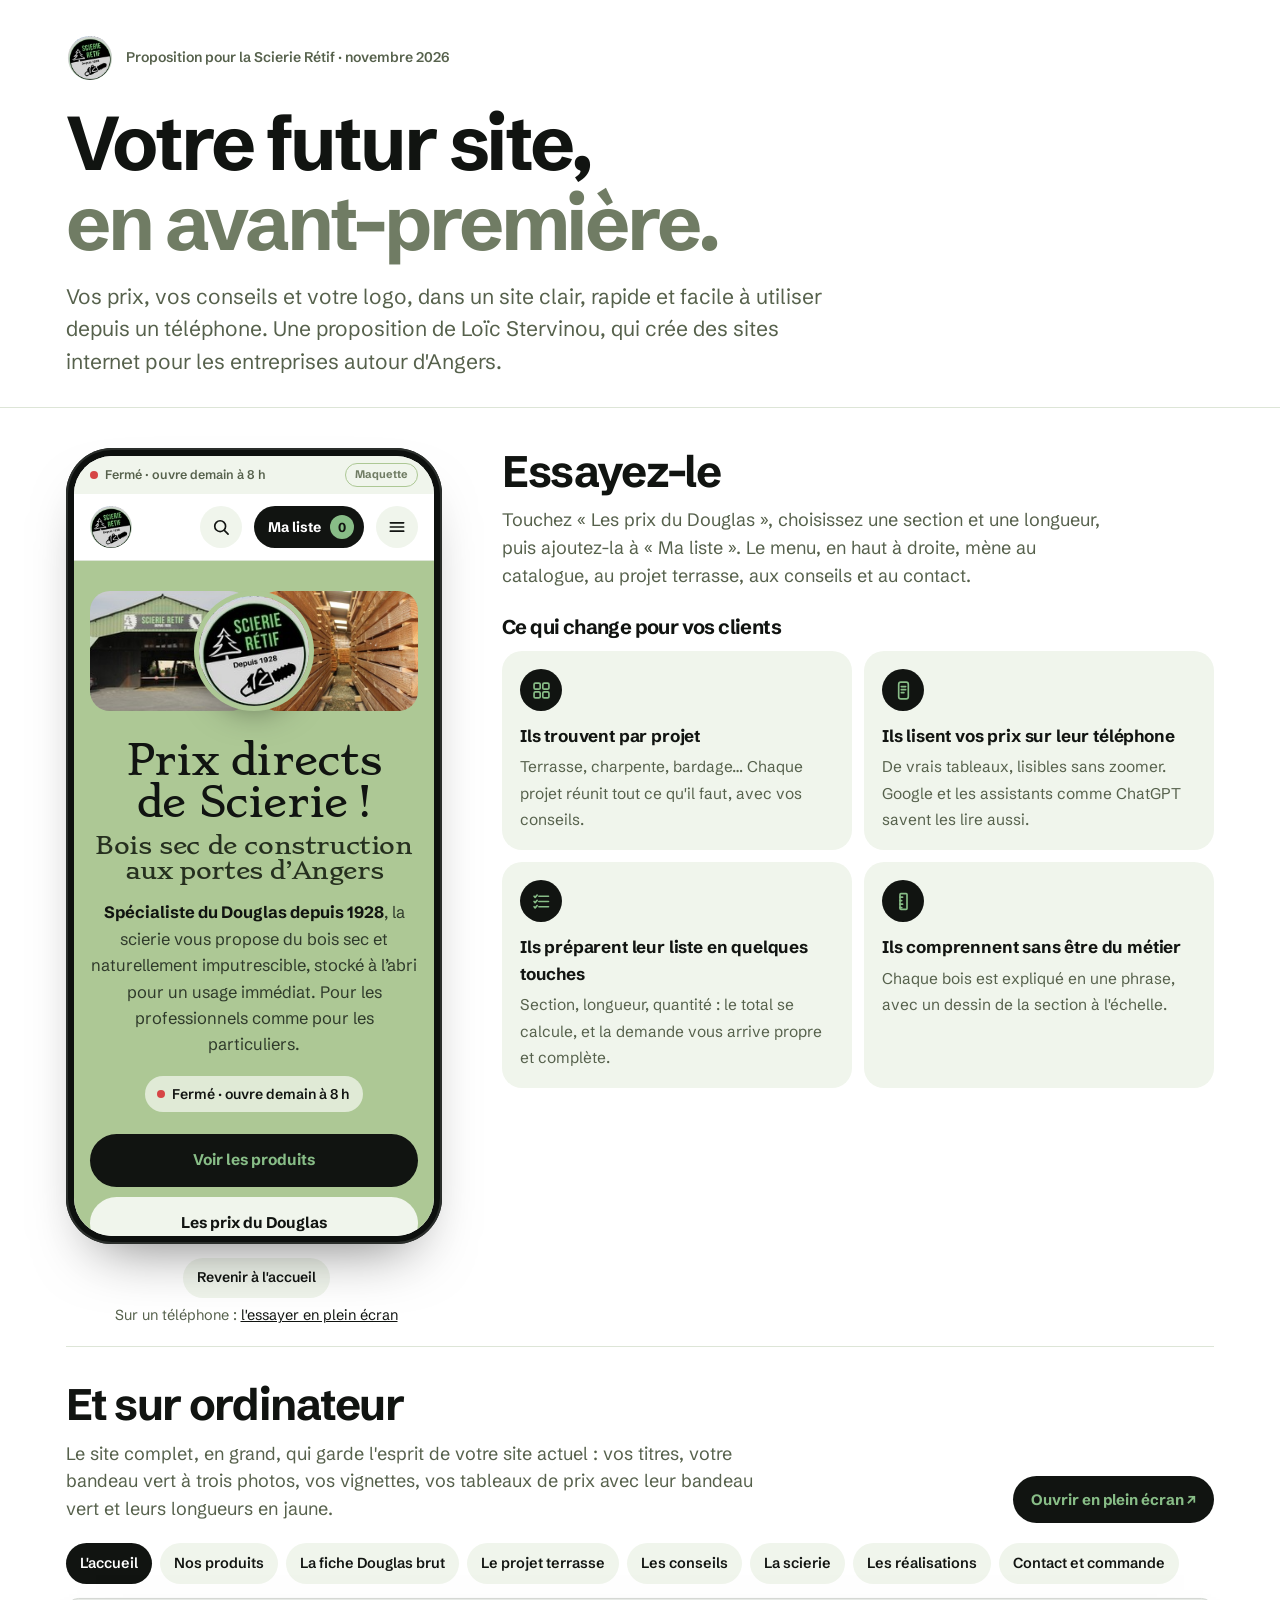
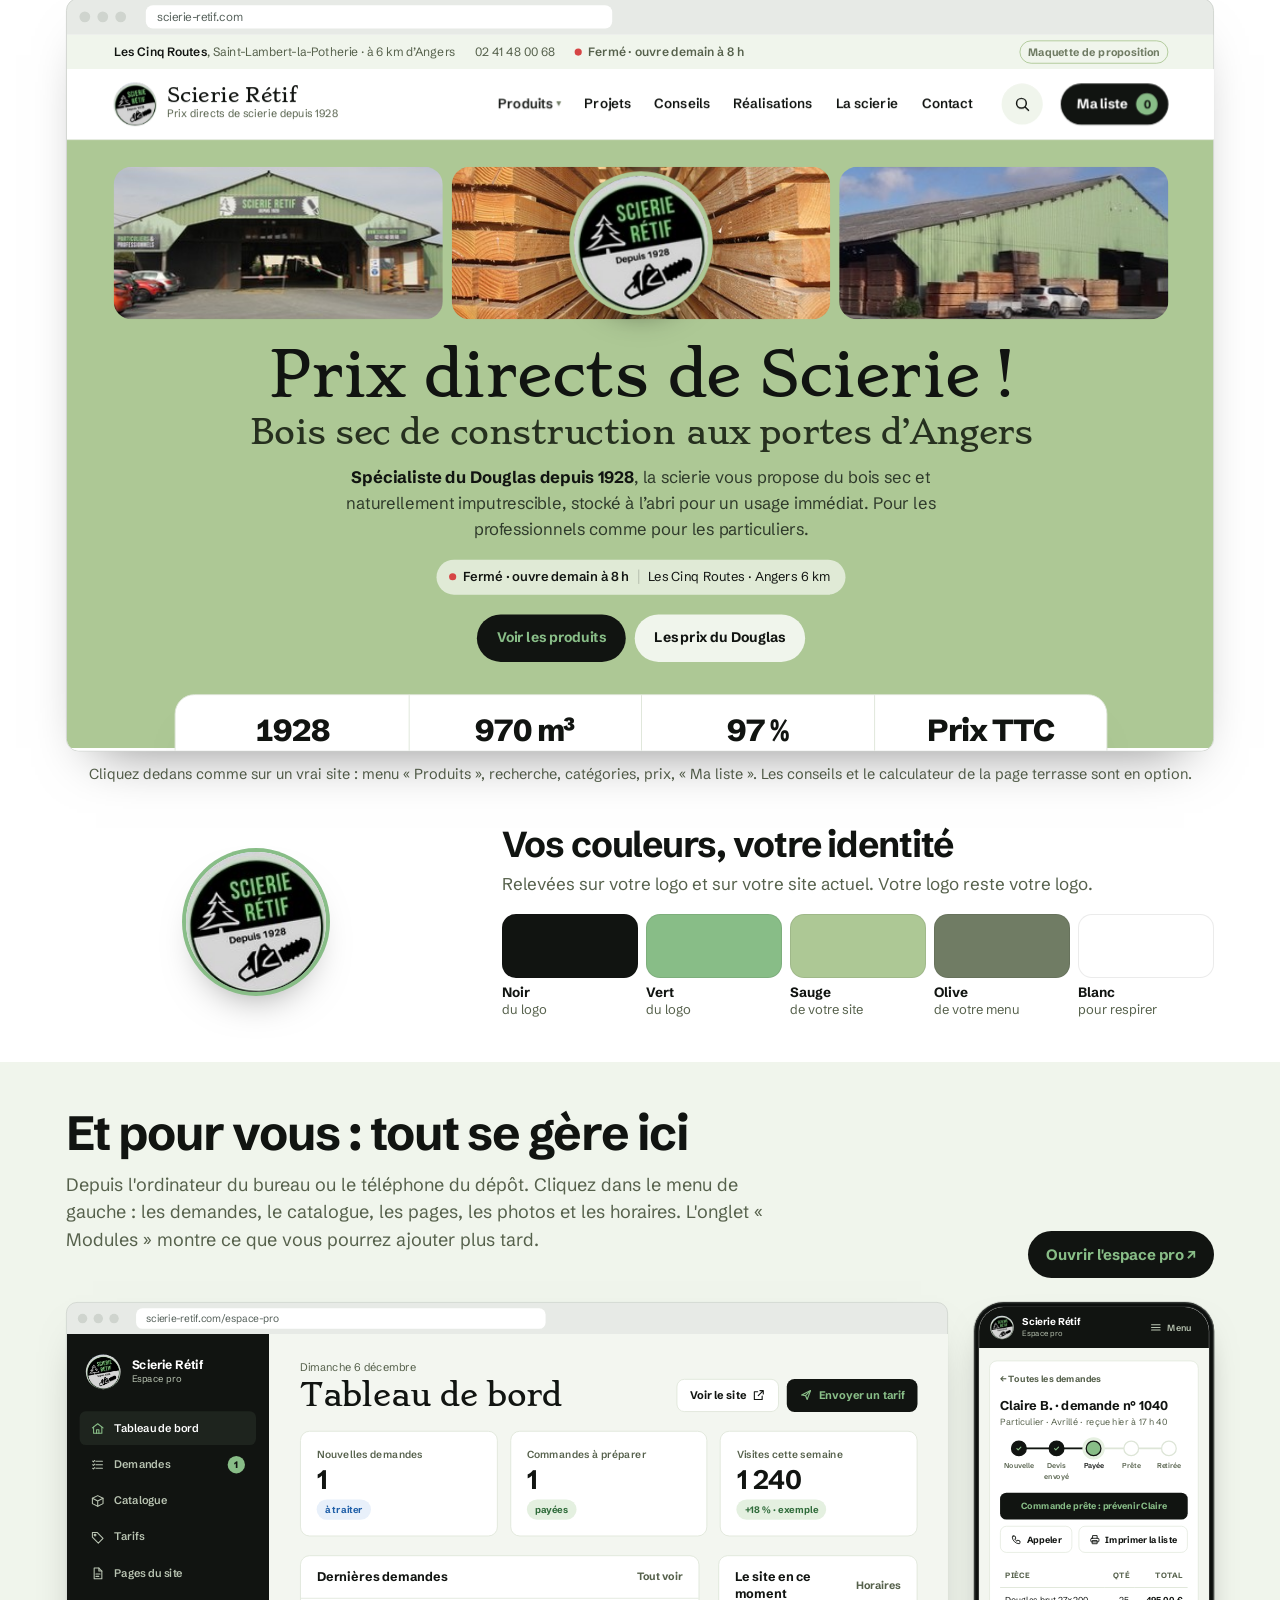
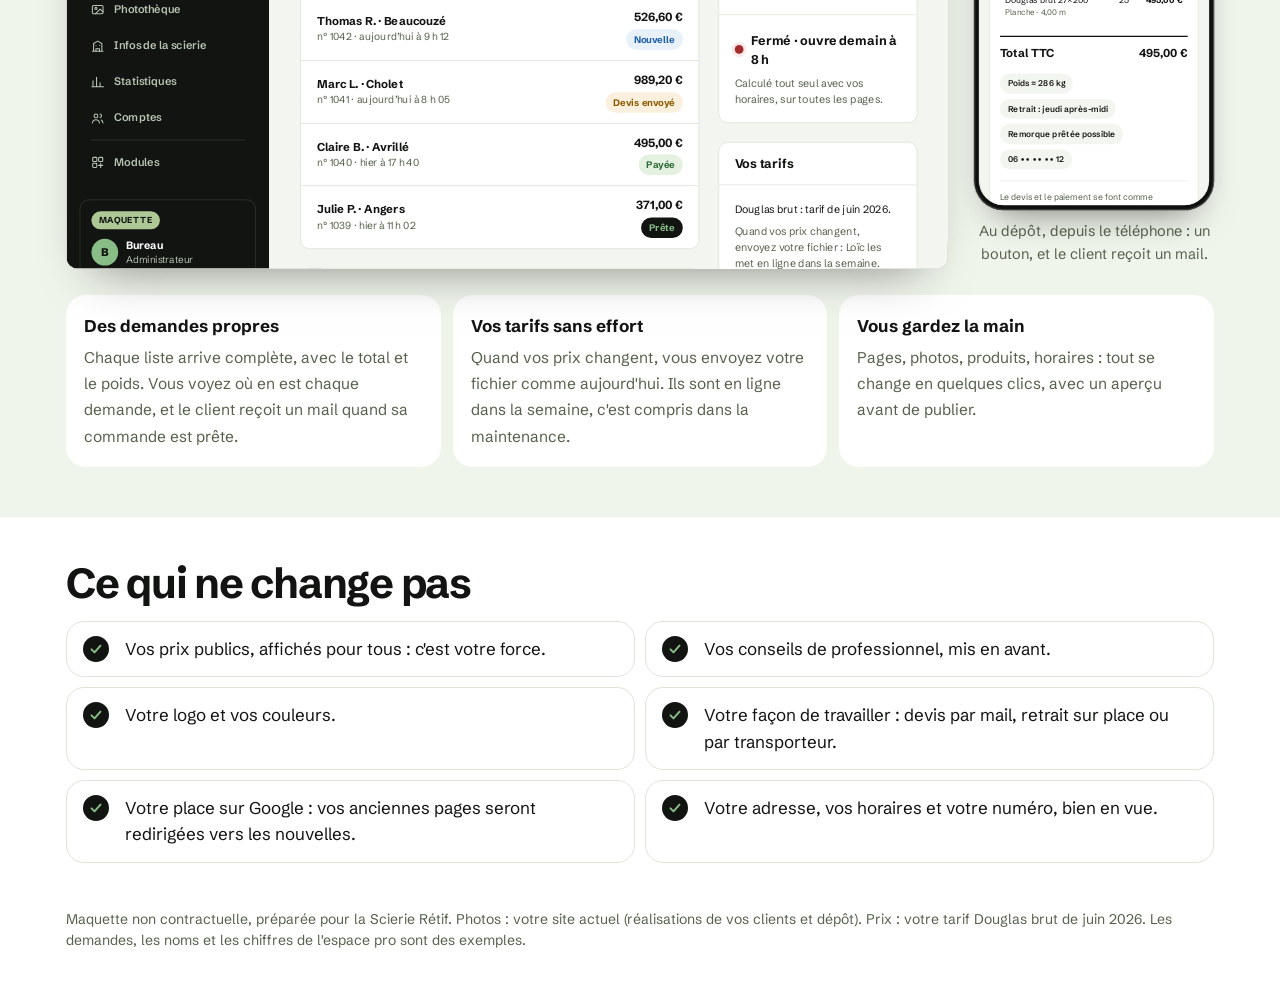
==== commit b577a216: "Presentation : la proposition vient d'un professionnel, pas d'un client Co-Authored-By: Claude Opus " ====
--- a/index.html
+++ b/index.html
@@ -99,7 +99,7 @@
   <div class="wrap">
     <div class="marque"><img src="img/logo-rond.png" alt="Logo de la Scierie Rétif"><span>Proposition pour la Scierie Rétif · novembre 2026</span></div>
     <h1>Votre futur site,<br><span>en avant-première.</span></h1>
-    <p class="lead">Vos prix, vos conseils et votre logo, dans un site clair, rapide et facile à utiliser depuis un téléphone. Une proposition préparée par un de vos clients.</p>
+    <p class="lead">Vos prix, vos conseils et votre logo, dans un site clair, rapide et facile à utiliser depuis un téléphone. Une proposition de Loïc Stervinou, qui crée des sites internet pour les entreprises autour d'Angers.</p>
   </div>
 </header>
 
